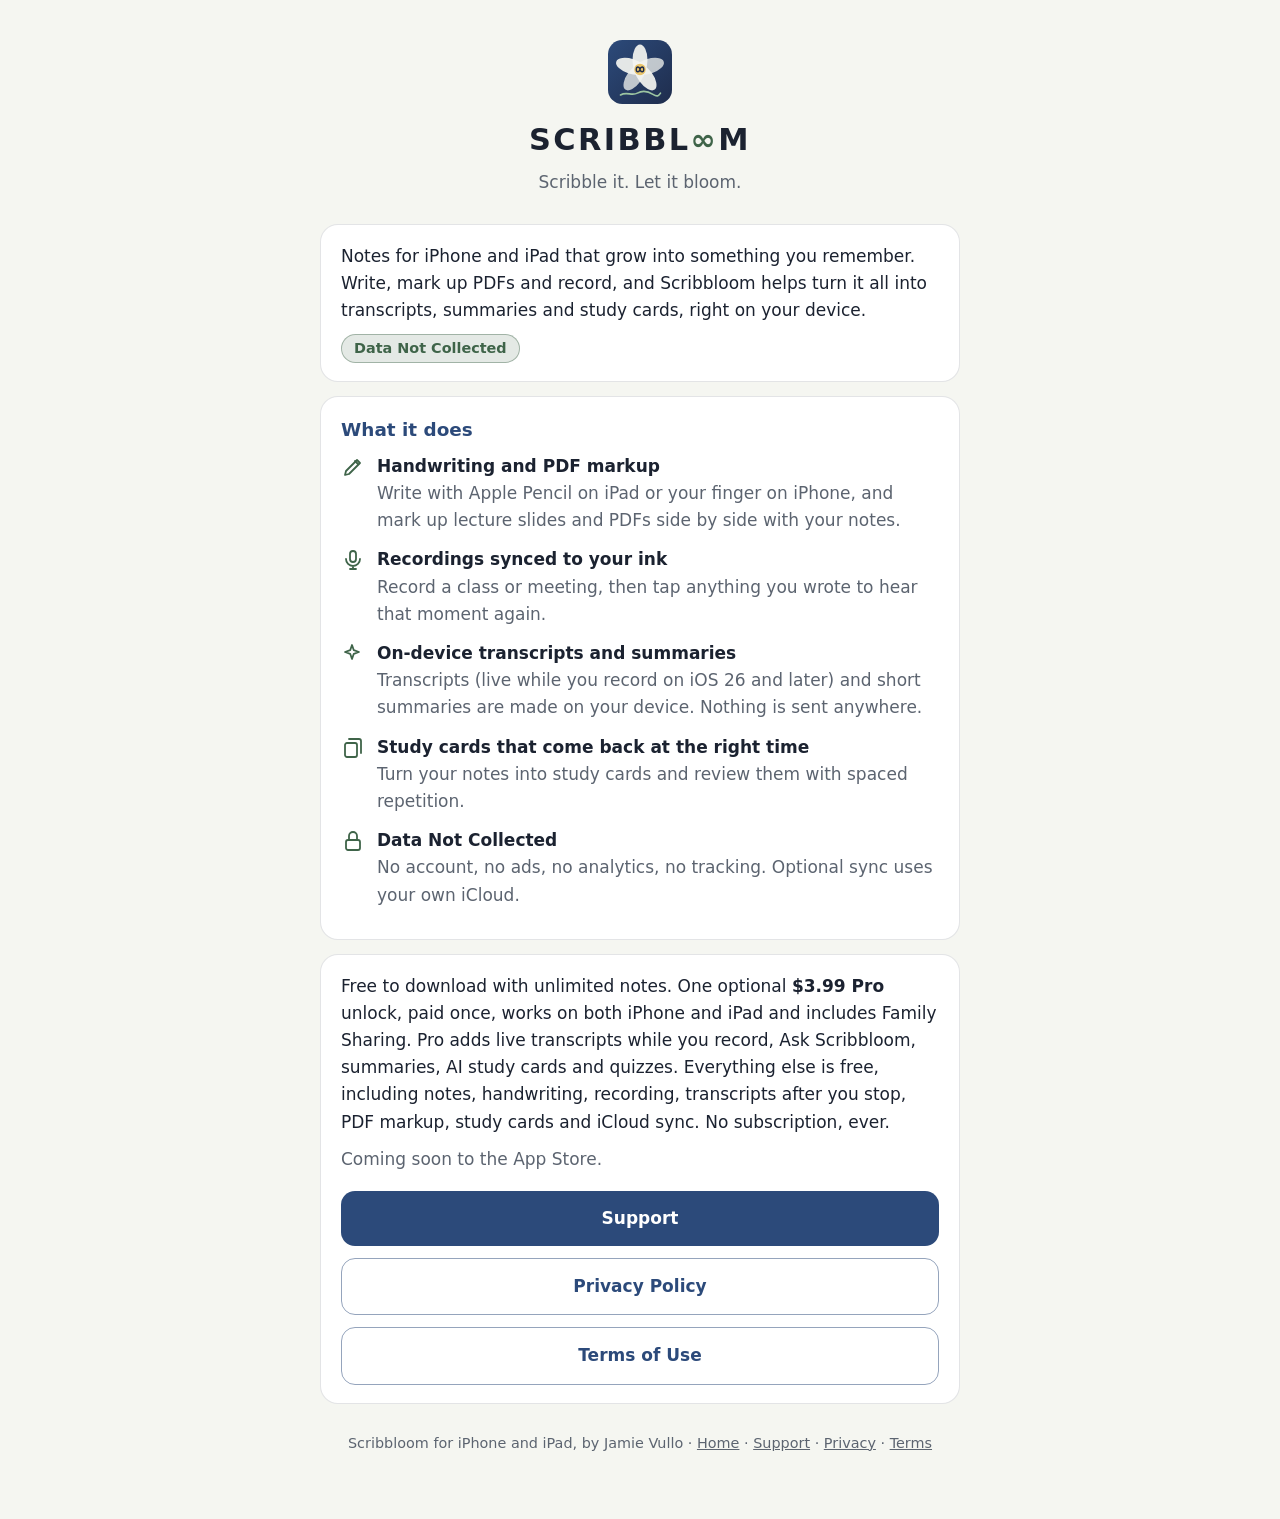
==== index.html @ 94a3c326 "Scribbloom website: home, privacy policy, terms, support" ====
<!doctype html>
<html lang="en">
<head>
<meta charset="utf-8">
<meta name="viewport" content="width=device-width, initial-scale=1, viewport-fit=cover">
<meta name="color-scheme" content="light dark">
<meta name="theme-color" content="#F5F6F1" media="(prefers-color-scheme: light)">
<meta name="theme-color" content="#12161D" media="(prefers-color-scheme: dark)">
<meta name="description" content="Scribbloom: handwritten notes, PDF markup, recordings, on-device transcripts and study cards for iPhone and iPad. Data Not Collected.">
<title>Scribbloom: Scribble it. Let it bloom.</title>
<link rel="stylesheet" href="styles.css">
</head>
<body>
<main class="wrap">
<header>
<svg class="mark" viewBox="0 0 1024 1024" aria-hidden="true"><defs><linearGradient id="g" x1="0" y1="0" x2="1" y2="1"><stop offset="0" stop-color="#2C4A7A"/><stop offset="1" stop-color="#1F2D4D"/></linearGradient><clipPath id="c"><rect width="1024" height="1024" rx="228"/></clipPath></defs><g clip-path="url(#c)"><rect width="1024" height="1024" fill="url(#g)"/><g transform="translate(512 470)"><ellipse rx="120" ry="250" transform="rotate(0) translate(0 -150)" fill="#F5F6F1" fill-opacity="0.92"/><ellipse rx="120" ry="250" transform="rotate(72) translate(0 -150)" fill="#F5F6F1" fill-opacity="0.75"/><ellipse rx="120" ry="250" transform="rotate(144) translate(0 -150)" fill="#F5F6F1" fill-opacity="0.92"/><ellipse rx="120" ry="250" transform="rotate(216) translate(0 -150)" fill="#F5F6F1" fill-opacity="0.75"/><ellipse rx="120" ry="250" transform="rotate(288) translate(0 -150)" fill="#F5F6F1" fill-opacity="0.92"/><circle r="92" fill="#E9C46A"/><path d="M-60 0C-60-50-10-50 0 0S60 50 60 0 10-50 0 0-60 50-60 0" fill="none" stroke="#1F2D4D" stroke-width="22" stroke-linecap="round"/></g><path d="M200 880C300 820 380 900 470 850S640 820 720 870 820 880 840 850" stroke="#9CC5A1" stroke-width="26" fill="none" stroke-linecap="round"/></g></svg>
<p class="wordmark" aria-label="Scribbloom">SCRIBBL<span class="sym">∞</span>M</p><p class="sub">Scribble it. Let it bloom.</p>
</header>
<section>
<p>Notes for iPhone and iPad that grow into something you remember. Write, mark up PDFs and record, and Scribbloom helps turn it all into transcripts, summaries and study cards, right on your device.</p>
<p><span class="pill">Data Not Collected</span></p>
</section>
<section>
<h2>What it does</h2>
<ul class="features"><li><svg viewBox="0 0 24 24" fill="none" stroke="currentColor" stroke-width="1.8" stroke-linecap="round" stroke-linejoin="round" aria-hidden="true"><path d="M4 20l4-1 11-11-3-3L5 16z"/><path d="M14 6l3 3"/></svg><div><strong>Handwriting and PDF markup</strong><br><span class="muted">Write with Apple Pencil on iPad or your finger on iPhone, and mark up lecture slides and PDFs side by side with your notes.</span></div></li><li><svg viewBox="0 0 24 24" fill="none" stroke="currentColor" stroke-width="1.8" stroke-linecap="round" stroke-linejoin="round" aria-hidden="true"><rect x="9" y="3" width="6" height="11" rx="3"/><path d="M5 11a7 7 0 0 0 14 0M12 18v3M9 21h6"/></svg><div><strong>Recordings synced to your ink</strong><br><span class="muted">Record a class or meeting, then tap anything you wrote to hear that moment again.</span></div></li><li><svg viewBox="0 0 24 24" fill="none" stroke="currentColor" stroke-width="1.8" stroke-linecap="round" stroke-linejoin="round" aria-hidden="true"><path d="M11 3l1.8 5.2L18 10l-5.2 1.8L11 17l-1.8-5.2L4 10l5.2-1.8z"/></svg><div><strong>On-device transcripts and summaries</strong><br><span class="muted">Transcripts (live while you record on iOS 26 and later) and short summaries are made on your device. Nothing is sent anywhere.</span></div></li><li><svg viewBox="0 0 24 24" fill="none" stroke="currentColor" stroke-width="1.8" stroke-linecap="round" stroke-linejoin="round" aria-hidden="true"><rect x="4" y="7" width="12" height="14" rx="2"/><path d="M8 3h10a2 2 0 0 1 2 2v12"/></svg><div><strong>Study cards that come back at the right time</strong><br><span class="muted">Turn your notes into study cards and review them with spaced repetition.</span></div></li><li><svg viewBox="0 0 24 24" fill="none" stroke="currentColor" stroke-width="1.8" stroke-linecap="round" stroke-linejoin="round" aria-hidden="true"><rect x="5" y="11" width="14" height="10" rx="2"/><path d="M8 11V7a4 4 0 0 1 8 0v4"/></svg><div><strong>Data Not Collected</strong><br><span class="muted">No account, no ads, no analytics, no tracking. Optional sync uses your own iCloud.</span></div></li></ul>
</section>
<section>
<p>Free to download with unlimited notes. One optional <strong>$3.99 Pro</strong> unlock, paid once, works on both iPhone and iPad and includes Family Sharing. Pro adds live transcripts while you record, Ask Scribbloom, summaries, AI study cards and quizzes. Everything else is free, including notes, handwriting, recording, transcripts after you stop, PDF markup, study cards and iCloud sync. No subscription, ever.</p>
<p class="muted">Coming soon to the App Store.</p>
<nav class="links" aria-label="Scribbloom pages">
<a class="btn" href="support.html">Support</a>
<a class="btn alt" href="privacy.html">Privacy Policy</a>
<a class="btn alt" href="terms.html">Terms of Use</a>
</nav>
</section>
<footer><p>Scribbloom for iPhone and iPad, by Jamie Vullo · <a href="./">Home</a> · <a href="support.html">Support</a> · <a href="privacy.html">Privacy</a> · <a href="terms.html">Terms</a></p></footer>
</main>
</body>
</html>
---- styles.css ----
/* Scribbloom site · Ink & Sage (light + dark). Layout mirrors the LittleChimp site. */
:root{--primary:#2C4A7A;--accent:#3F6449;--bg:#F5F6F1;--surface:#FFFFFF;--text:#1B2230;--muted:#5C6470;--hi:#E9C46A;--on:#FFFFFF;--line:rgba(27,34,48,.12)}
@media (prefers-color-scheme:dark){:root{--primary:#8FB0E8;--accent:#9CC5A1;--bg:#12161D;--surface:#1C222C;--text:#EEF1F5;--muted:#A3ABB8;--hi:#E2BE62;--on:#0E1726;--line:rgba(238,241,245,.12)}}
*{box-sizing:border-box}
html{background:var(--bg)}
body{margin:0;min-height:100vh;color:var(--text);background:var(--bg);font:17px/1.6 ui-rounded,"SF Pro Rounded",system-ui,-apple-system,"Segoe UI",Roboto,sans-serif;-webkit-text-size-adjust:100%}
.wrap{max-width:680px;margin:0 auto;padding:40px 20px 64px}
header{text-align:center;margin-bottom:28px}
.mark{width:64px;height:64px;margin:0 auto 12px;display:block}
.wordmark{font-weight:800;letter-spacing:.08em;font-size:1.9rem;margin:0 0 4px}
.wordmark .sym{color:var(--accent)}
h1{font-size:1.7rem;line-height:1.25;margin:0 0 6px;font-weight:700}
.sub{color:var(--muted);margin:0}
h2{color:var(--primary);font-size:1.15rem;margin:0 0 8px}
section,details{background:var(--surface);border:1px solid var(--line);border-radius:18px;padding:18px 20px;margin:0 0 14px}
details{padding:0}
summary{cursor:pointer;list-style:none;padding:16px 20px;font-weight:600;position:relative;padding-right:44px}
summary::-webkit-details-marker{display:none}
summary::after{content:"+";position:absolute;right:20px;top:14px;color:var(--accent);font-size:1.3rem}
details[open] summary::after{content:"\2013"}
details .a{padding:0 20px 16px}
p{margin:0 0 10px}p:last-child{margin-bottom:0}
ul{margin:0 0 10px;padding-left:1.2em}li{margin:4px 0}
a{color:var(--primary)}
.muted{color:var(--muted)}
.pill{display:inline-block;background:color-mix(in srgb,var(--accent) 14%,transparent);color:var(--accent);border:1px solid color-mix(in srgb,var(--accent) 40%,transparent);border-radius:999px;padding:2px 12px;font-size:.9rem;font-weight:600}
mark{background:color-mix(in srgb,var(--hi) 55%,transparent);color:inherit;border-radius:4px;padding:0 3px}
.features{list-style:none;padding:0;margin:0}
.features li{display:flex;gap:12px;align-items:flex-start;margin:0 0 12px}
.features svg{flex:none;width:24px;height:24px;margin-top:2px;color:var(--accent)}
.links{display:grid;gap:12px;margin:18px 0 0}
.btn{display:block;text-align:center;text-decoration:none;font-weight:700;color:var(--on);background:var(--primary);border-radius:14px;padding:14px 18px}
.btn.alt{background:transparent;color:var(--primary);border:1px solid color-mix(in srgb,var(--primary) 50%,transparent)}
footer{text-align:center;color:var(--muted);font-size:.9rem;margin-top:28px}
footer a{color:var(--muted)}
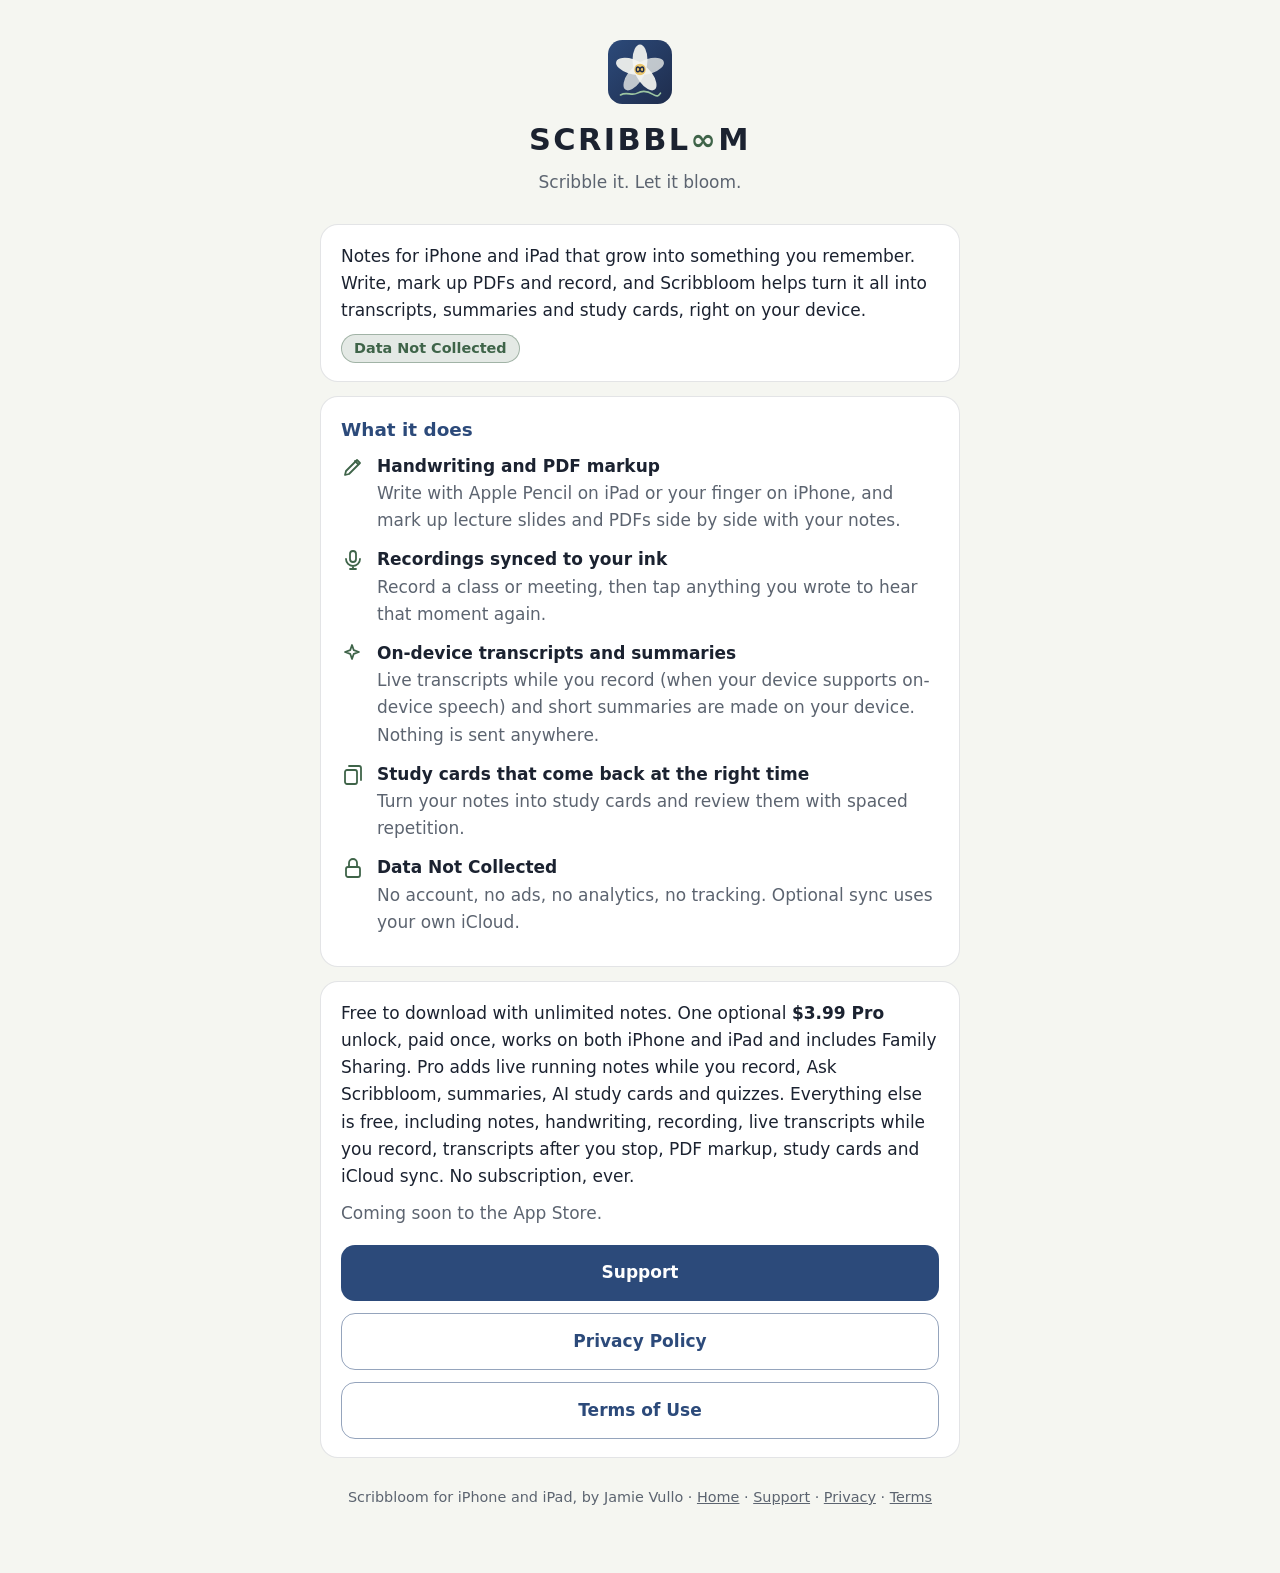
==== commit ae983002: "Fix Pro copy: live transcripts are free; Pro is live running notes and AI" ====
--- a/index.html
+++ b/index.html
@@ -22,10 +22,10 @@
 </section>
 <section>
 <h2>What it does</h2>
-<ul class="features"><li><svg viewBox="0 0 24 24" fill="none" stroke="currentColor" stroke-width="1.8" stroke-linecap="round" stroke-linejoin="round" aria-hidden="true"><path d="M4 20l4-1 11-11-3-3L5 16z"/><path d="M14 6l3 3"/></svg><div><strong>Handwriting and PDF markup</strong><br><span class="muted">Write with Apple Pencil on iPad or your finger on iPhone, and mark up lecture slides and PDFs side by side with your notes.</span></div></li><li><svg viewBox="0 0 24 24" fill="none" stroke="currentColor" stroke-width="1.8" stroke-linecap="round" stroke-linejoin="round" aria-hidden="true"><rect x="9" y="3" width="6" height="11" rx="3"/><path d="M5 11a7 7 0 0 0 14 0M12 18v3M9 21h6"/></svg><div><strong>Recordings synced to your ink</strong><br><span class="muted">Record a class or meeting, then tap anything you wrote to hear that moment again.</span></div></li><li><svg viewBox="0 0 24 24" fill="none" stroke="currentColor" stroke-width="1.8" stroke-linecap="round" stroke-linejoin="round" aria-hidden="true"><path d="M11 3l1.8 5.2L18 10l-5.2 1.8L11 17l-1.8-5.2L4 10l5.2-1.8z"/></svg><div><strong>On-device transcripts and summaries</strong><br><span class="muted">Transcripts (live while you record on iOS 26 and later) and short summaries are made on your device. Nothing is sent anywhere.</span></div></li><li><svg viewBox="0 0 24 24" fill="none" stroke="currentColor" stroke-width="1.8" stroke-linecap="round" stroke-linejoin="round" aria-hidden="true"><rect x="4" y="7" width="12" height="14" rx="2"/><path d="M8 3h10a2 2 0 0 1 2 2v12"/></svg><div><strong>Study cards that come back at the right time</strong><br><span class="muted">Turn your notes into study cards and review them with spaced repetition.</span></div></li><li><svg viewBox="0 0 24 24" fill="none" stroke="currentColor" stroke-width="1.8" stroke-linecap="round" stroke-linejoin="round" aria-hidden="true"><rect x="5" y="11" width="14" height="10" rx="2"/><path d="M8 11V7a4 4 0 0 1 8 0v4"/></svg><div><strong>Data Not Collected</strong><br><span class="muted">No account, no ads, no analytics, no tracking. Optional sync uses your own iCloud.</span></div></li></ul>
+<ul class="features"><li><svg viewBox="0 0 24 24" fill="none" stroke="currentColor" stroke-width="1.8" stroke-linecap="round" stroke-linejoin="round" aria-hidden="true"><path d="M4 20l4-1 11-11-3-3L5 16z"/><path d="M14 6l3 3"/></svg><div><strong>Handwriting and PDF markup</strong><br><span class="muted">Write with Apple Pencil on iPad or your finger on iPhone, and mark up lecture slides and PDFs side by side with your notes.</span></div></li><li><svg viewBox="0 0 24 24" fill="none" stroke="currentColor" stroke-width="1.8" stroke-linecap="round" stroke-linejoin="round" aria-hidden="true"><rect x="9" y="3" width="6" height="11" rx="3"/><path d="M5 11a7 7 0 0 0 14 0M12 18v3M9 21h6"/></svg><div><strong>Recordings synced to your ink</strong><br><span class="muted">Record a class or meeting, then tap anything you wrote to hear that moment again.</span></div></li><li><svg viewBox="0 0 24 24" fill="none" stroke="currentColor" stroke-width="1.8" stroke-linecap="round" stroke-linejoin="round" aria-hidden="true"><path d="M11 3l1.8 5.2L18 10l-5.2 1.8L11 17l-1.8-5.2L4 10l5.2-1.8z"/></svg><div><strong>On-device transcripts and summaries</strong><br><span class="muted">Live transcripts while you record (when your device supports on-device speech) and short summaries are made on your device. Nothing is sent anywhere.</span></div></li><li><svg viewBox="0 0 24 24" fill="none" stroke="currentColor" stroke-width="1.8" stroke-linecap="round" stroke-linejoin="round" aria-hidden="true"><rect x="4" y="7" width="12" height="14" rx="2"/><path d="M8 3h10a2 2 0 0 1 2 2v12"/></svg><div><strong>Study cards that come back at the right time</strong><br><span class="muted">Turn your notes into study cards and review them with spaced repetition.</span></div></li><li><svg viewBox="0 0 24 24" fill="none" stroke="currentColor" stroke-width="1.8" stroke-linecap="round" stroke-linejoin="round" aria-hidden="true"><rect x="5" y="11" width="14" height="10" rx="2"/><path d="M8 11V7a4 4 0 0 1 8 0v4"/></svg><div><strong>Data Not Collected</strong><br><span class="muted">No account, no ads, no analytics, no tracking. Optional sync uses your own iCloud.</span></div></li></ul>
 </section>
 <section>
-<p>Free to download with unlimited notes. One optional <strong>$3.99 Pro</strong> unlock, paid once, works on both iPhone and iPad and includes Family Sharing. Pro adds live transcripts while you record, Ask Scribbloom, summaries, AI study cards and quizzes. Everything else is free, including notes, handwriting, recording, transcripts after you stop, PDF markup, study cards and iCloud sync. No subscription, ever.</p>
+<p>Free to download with unlimited notes. One optional <strong>$3.99 Pro</strong> unlock, paid once, works on both iPhone and iPad and includes Family Sharing. Pro adds live running notes while you record, Ask Scribbloom, summaries, AI study cards and quizzes. Everything else is free, including notes, handwriting, recording, live transcripts while you record, transcripts after you stop, PDF markup, study cards and iCloud sync. No subscription, ever.</p>
 <p class="muted">Coming soon to the App Store.</p>
 <nav class="links" aria-label="Scribbloom pages">
 <a class="btn" href="support.html">Support</a>
